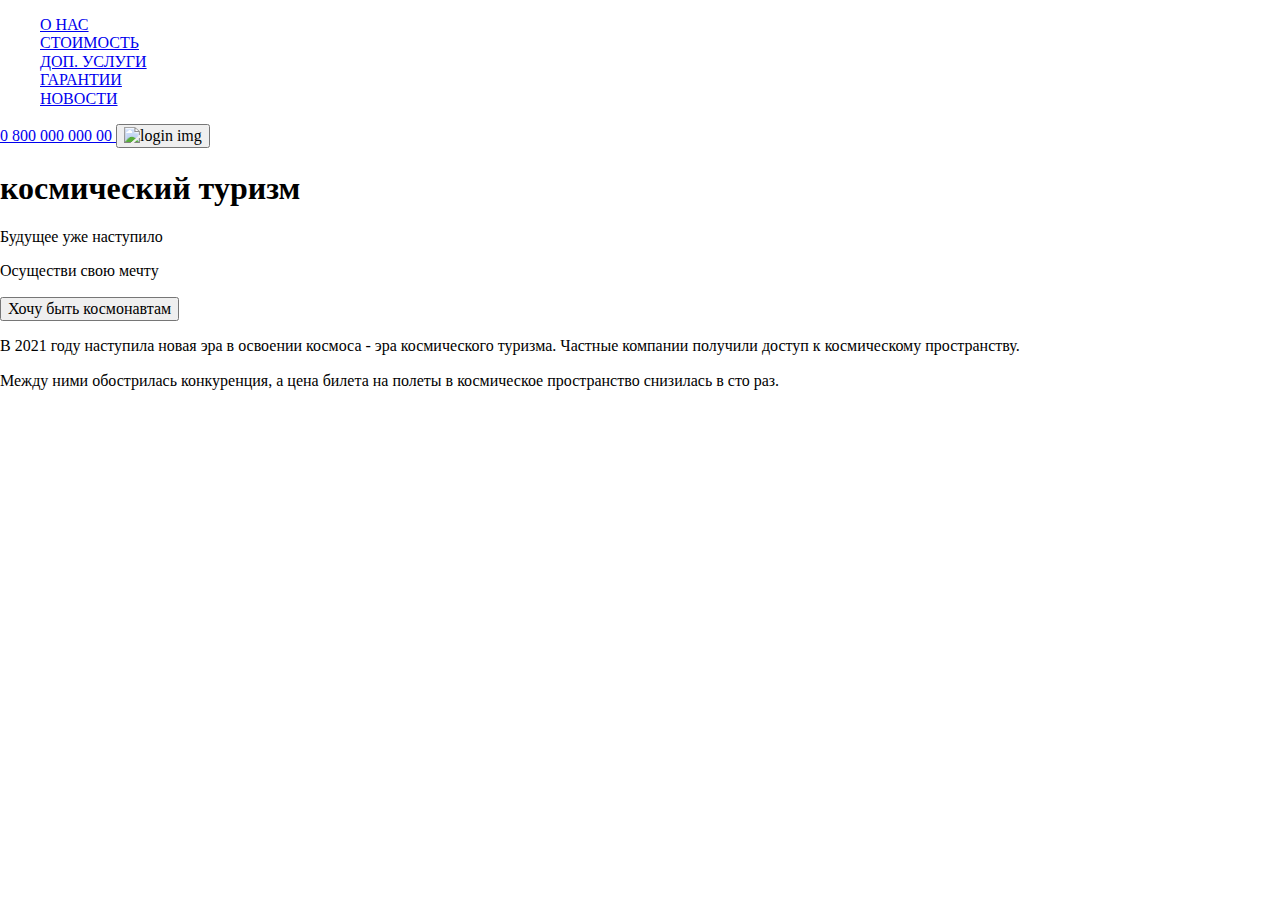
==== index.html @ 0255c72a "first commit" ====
<!DOCTYPE html>
<html lang="en">

<head>
    <meta charset="UTF-8">
    <meta http-equiv="X-UA-Compatible" content="IE=edge">
    <meta name="viewport" content="width=device-width, initial-scale=1.0">
    <title>Document</title>
    <link rel="stylesheet" href="css/reset.css">
    <link rel="stylesheet" href="css/style.css">
</head>

<body>
    <header class="header">
        <div class="container">
            <div class="header__inner">
                <div class="header__top">
                    <nav class="menu">
                        <ul class="menu__list">
                            <li class="menu__item">
                                <a href="#" class="menu__link">О НАС</a>
                            </li>
                            <li class="menu__item">
                                <a href="#" class="menu__link">СТОИМОСТЬ</a>
                            </li>
                            <li class="menu__item">
                                <a href="#" class="menu__link">ДОП. УСЛУГИ</a>
                            </li>
                            <li class="menu__item">
                                <a href="#" class="menu__link">ГАРАНТИИ</a>
                            </li>
                            <li class="menu__item">
                                <a href="#" class="menu__link">НОВОСТИ</a>
                            </li>
                        </ul>
                    </nav>
                    <a href="tel:080000000000" class="phone">
                        0 800 000 000 00
                    </a>
                    <button class="login">
                        <img src="" alt="login img" class="login__img">
                    </button>
                </div>

                <div class="header__content">
                    <h1 class="header__title">
                        космический
                        <span>туризм</span>
                    </h1>
                    <div class="header__text">
                        <p>Будущее уже наступило</p>
                        <p>Осуществи свою мечту</p>
                    </div>
                    <button class="header__btn">
                        Хочу быть космонавтам
                    </button>
                </div>

                <div class="header__description">
                    <p class="header__descrioption-text">
                        В 2021 году наступила новая эра в освоении космоса - эра космического туризма. Частные компании
                        получили доступ к
                        космическому пространству.
                    </p>
                    <p class="header__descrioption-text">
                        Между ними обострилась конкуренция, а цена билета на полеты в космическое пространство снизилась
                        в сто раз.
                    </p>
                </div>
            </div>
        </div>
    </header>
</body>

</html>
---- css/style.css ----
* {
    box-sizing: border-box;
}

.header {
}
.container {
}
.header__inner {
}
.header__top {
}
.menu {
}
.menu__list {
}
.menu__item {
}
.menu__link {
}
.phone {
}
.login {
}
.login__img {
}
.header__content {
}
.header__title {
}
.header__text {
}
.header__btn {
}
.header__description {
}
.header__descrioption-text {
}
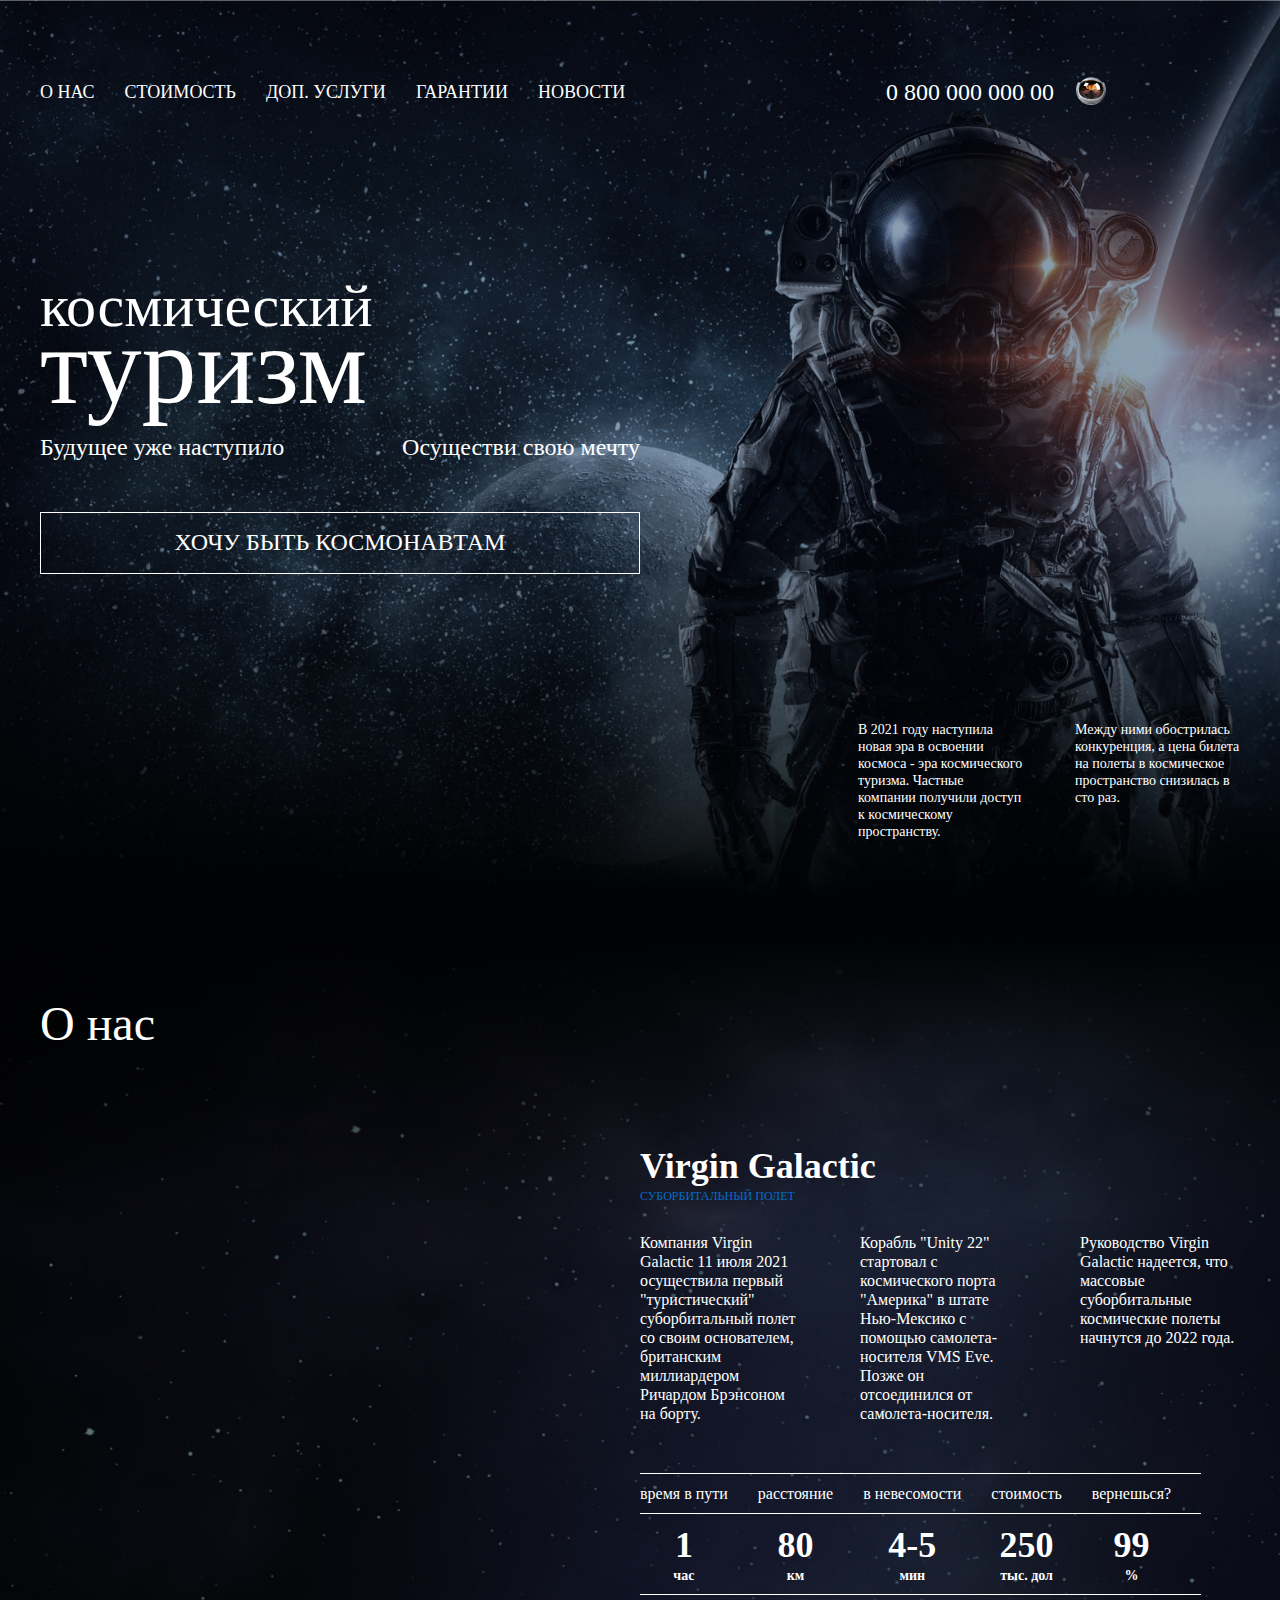
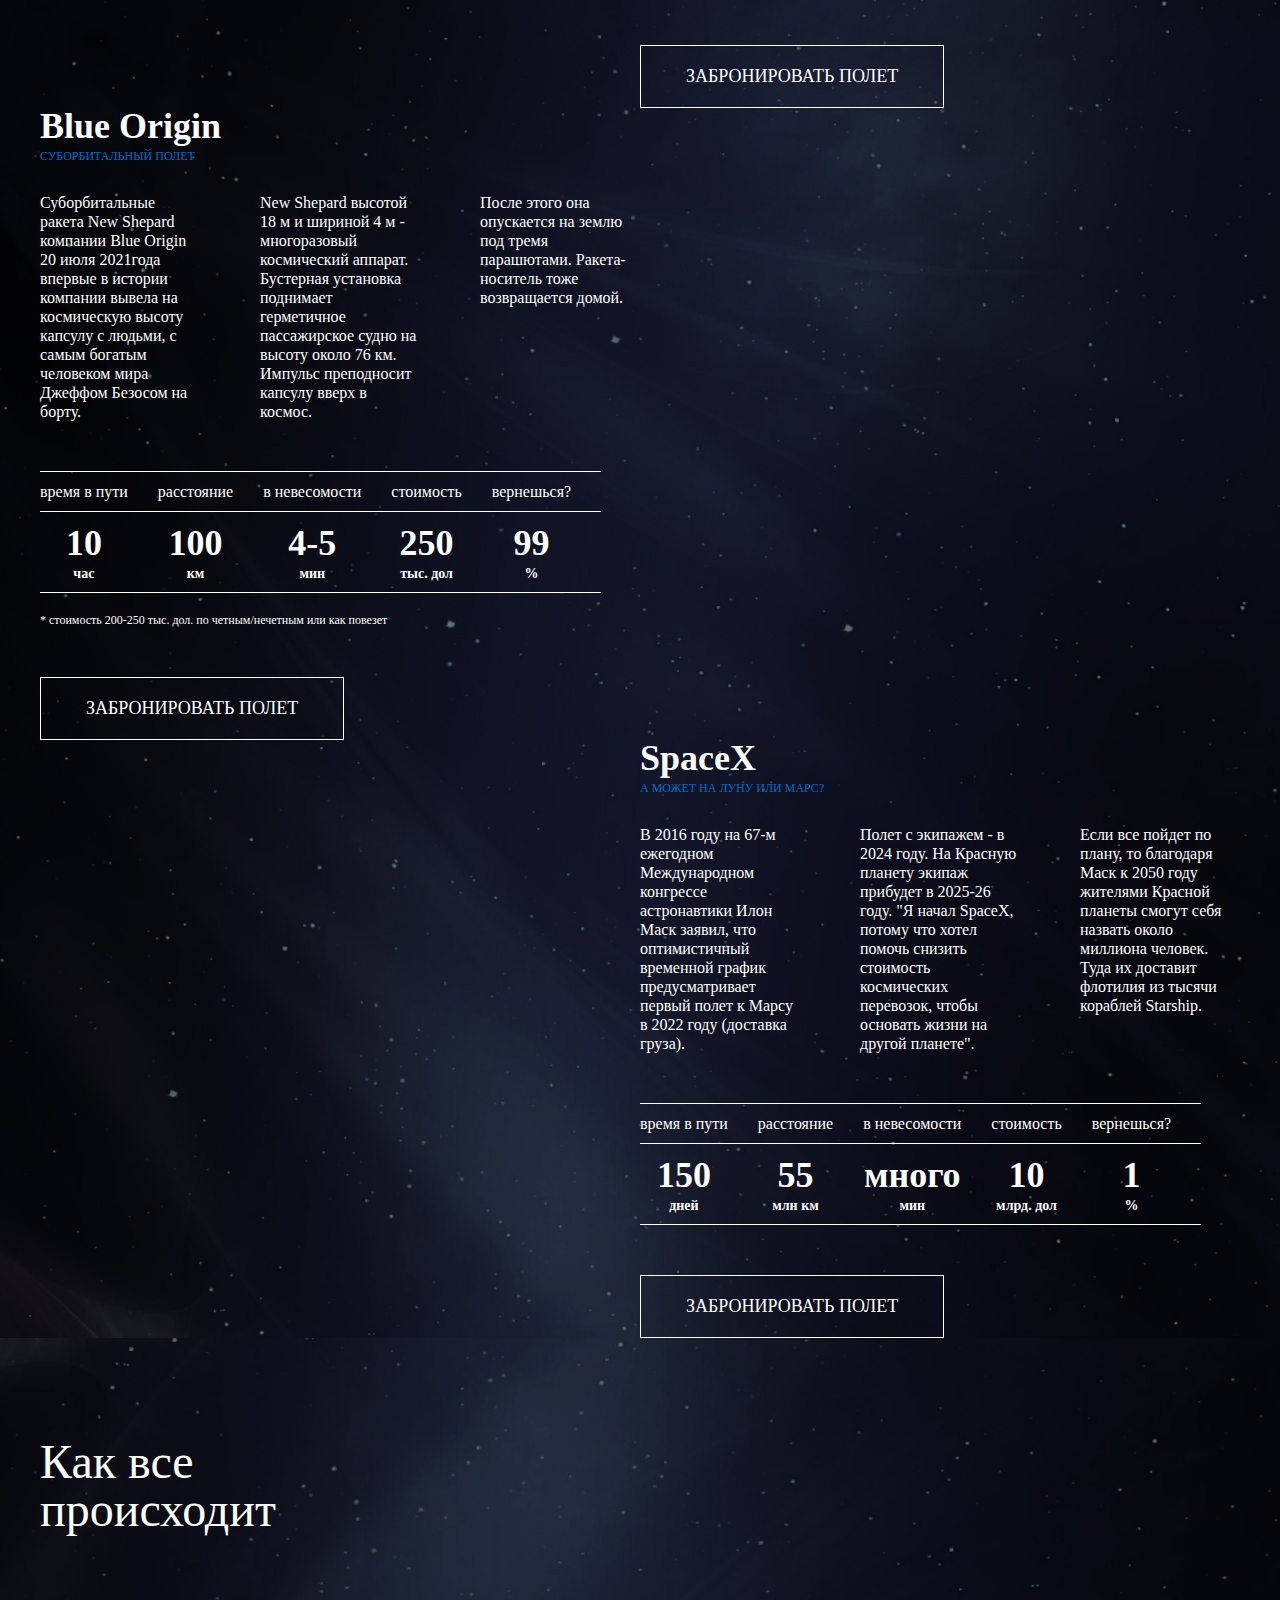
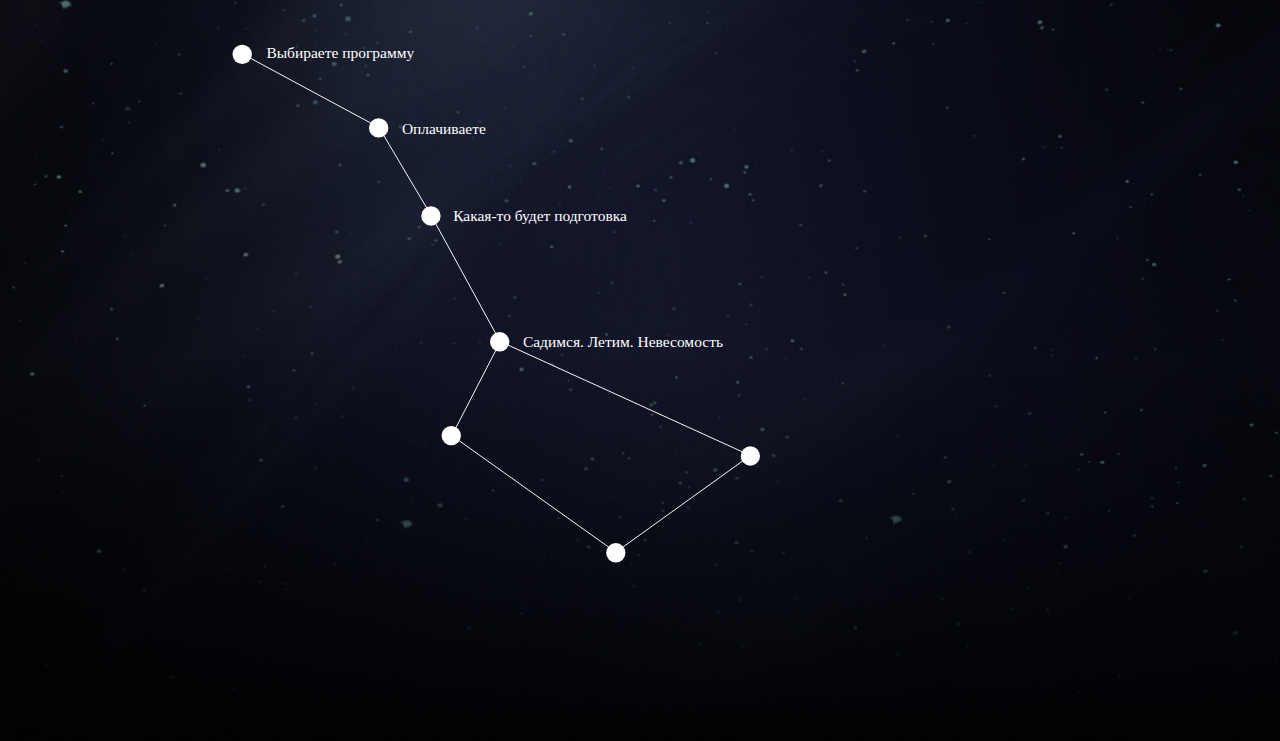
==== commit cf62cef0: "section how to" ====
--- a/index.html
+++ b/index.html
@@ -38,7 +38,7 @@
                         0 800 000 000 00
                     </a>
                     <button class="login">
-                        <img src="" alt="login img" class="login__img">
+                        <img src="img/button.png" alt="login img" class="login__img">
                     </button>
                 </div>
 
@@ -70,6 +70,228 @@
             </div>
         </div>
     </header>
+    <main class="main">
+        <section class="about">
+            <div class="container">
+                <h2 class="title">
+                    О нас
+                </h2>
+                <div class="about__item">
+                    <img src="img/main_richard-branson-men-in-power_posta-magazine.jpg" alt="" class="about__img">
+                    <div class="about__content">
+                        <h3 class="about__content-title">
+                            Virgin Galactic
+                        </h3>
+                        <h5 class="about__content-subtitle">
+                            суборбитальный полет
+                        </h5>
+                        <div class="about__content-text">
+                            <p>
+                                Компания Virgin Galactic 11 июля 2021 осуществила первый "туристический" суборбитальный
+                                полет со своим основателем,
+                                британским миллиардером Ричардом Брэнсоном на борту.
+                            </p>
+                            <p>
+                                Корабль "Unity 22" стартовал с космического порта "Америка" в штате Нью-Мексико с
+                                помощью самолета-носителя VMS Eve.
+                                Позже он отсоединился от самолета-носителя.
+                            </p>
+                            <p>
+                                Руководство Virgin Galactic надеется, что массовые суборбитальные космические полеты
+                                начнутся до 2022 года.
+                            </p>
+                        </div>
+                        <table class="about__table">
+                            <tr class="about__table-tr">
+                                <td class="about__title-td">время в пути</td>
+                                <td class="about__title-td">расстояние</td>
+                                <td class="about__title-td">
+                                    в невесомости
+                                </td>
+                                <td class="about__title-td">
+                                    стоимость
+                                </td>
+                                <td class="about__title-td">
+                                    вернешься?
+                                </td>
+                            </tr>
+                            <tr class="about__table-tr">
+                                <td class="about__title-td">1 <span>час</span></td>
+                                <td class="about__title-td">80 <span>км</span></td>
+                                <td class="about__title-td">
+                                    4-5 <span>мин</span>
+                                </td>
+                                <td class="about__title-td">
+                                    250 <span>тыс. дол</span>
+                                </td>
+                                <td class="about__title-td">
+                                    99 <span>%</span>
+                                </td>
+                            </tr>
+                        </table>
+                        <button class="button">
+                            забронировать полет
+                        </button>
+                    </div>
+                </div>
+                <div class="about__item">
+                    <img src="img/4f05a1c-------555.jpg" alt="" class="about__img">
+                    <div class="about__content">
+                        <h3 class="about__content-title">
+                            Blue Origin
+                        </h3>
+                        <h5 class="about__content-subtitle">
+                            суборбитальный полет
+                        </h5>
+                        <div class="about__content-text">
+                            <p>
+                                Суборбитальные ракета New Shepard компании Blue Origin 20 июля 2021года впервые в
+                                истории компании вывела на космическую
+                                высоту капсулу с людьми, с самым богатым человеком мира Джеффом Безосом на борту.
+                            </p>
+                            <p>
+                                New Shepard высотой 18 м и шириной 4 м - многоразовый космический аппарат. Бустерная
+                                установка поднимает герметичное
+                                пассажирское судно на высоту около 76 км. Импульс преподносит капсулу вверх в космос.
+                            </p>
+                            <p>
+                                После этого она опускается на землю под тремя парашютами. Ракета-носитель тоже
+                                возвращается домой.
+                            </p>
+                        </div>
+                        <table class="about__table">
+                            <caption class="table__caption">
+                                * стоимость 200-250 тыс. дол. по четным/нечетным или как повезет
+                            </caption>
+                            <tr class="about__table-tr">
+                                <td class="about__title-td">время в пути</td>
+                                <td class="about__title-td">расстояние</td>
+                                <td class="about__title-td">
+                                    в невесомости
+                                </td>
+                                <td class="about__title-td">
+                                    стоимость
+                                </td>
+                                <td class="about__title-td">
+                                    вернешься?
+                                </td>
+                            </tr>
+                            <tr class="about__table-tr">
+                                <td class="about__title-td">10 <span>час</span></td>
+                                <td class="about__title-td">100<span>км</span></td>
+                                <td class="about__title-td">
+                                    4-5 <span>мин</span>
+                                </td>
+                                <td class="about__title-td">
+                                    250 <span>тыс. дол</span>
+                                </td>
+                                <td class="about__title-td">
+                                    99 <span>%</span>
+                                </td>
+                            </tr>
+
+                        </table>
+                        <button class="button">
+                            забронировать полет
+                        </button>
+                    </div>
+
+                </div>
+                <div class="about__item">
+                    <img src="img/41-e1592839258323.jpg" alt="" class="about__img">
+                    <div class="about__content">
+                        <h3 class="about__content-title">
+                            SpaceX
+                        </h3>
+                        <h5 class="about__content-subtitle">
+                            А может на Луну или Марс?
+                        </h5>
+                        <div class="about__content-text">
+                            <p>
+                                В 2016 году на 67-м ежегодном Международном конгрессе астронавтики Илон Маск заявил, что
+                                оптимистичный временной график
+                                предусматривает первый полет к Марсу в 2022 году (доставка груза).
+                            </p>
+                            <p>
+                                Полет с экипажем - в 2024 году.
+                                На Красную планету экипаж прибудет в 2025-26 году.
+                                "Я начал SpaceX, потому что хотел помочь снизить стоимость космических перевозок, чтобы
+                                основать жизни на другой
+                                планете".
+                            </p>
+                            <p>
+                                Если все пойдет по плану, то благодаря Маск к 2050 году жителями Красной планеты смогут
+                                себя назвать около миллиона
+                                человек. Туда их доставит флотилия из тысячи кораблей Starship.
+                            </p>
+                        </div>
+                        <table class="about__table">
+                            <tr class="about__table-tr">
+                                <td class="about__title-td">время в пути</td>
+                                <td class="about__title-td">расстояние</td>
+                                <td class="about__title-td">
+                                    в невесомости
+                                </td>
+                                <td class="about__title-td">
+                                    стоимость
+                                </td>
+                                <td class="about__title-td">
+                                    вернешься?
+                                </td>
+                            </tr>
+                            <tr class="about__table-tr">
+                                <td class="about__title-td">150<span>дней</span></td>
+                                <td class="about__title-td">55<span>млн км</span></td>
+                                <td class="about__title-td">
+                                    много <span>мин</span>
+                                </td>
+                                <td class="about__title-td">
+                                    10 <span>млрд. дол</span>
+                                </td>
+                                <td class="about__title-td">
+                                    1 <span>%</span>
+                                </td>
+                            </tr>
+                        </table>
+                        <button class="button">
+                            забронировать полет
+                        </button>
+                    </div>
+                </div>
+            </div>
+        </section>
+        <section class="how-to">
+            <div class="container">
+                <h2 class="title">
+                    Как все <br> происходит
+                </h2>
+                <div class="how-to__box">
+                    <svg width="843" height="603" viewBox="0 0 863 623" fill="none" xmlns="http://www.w3.org/2000/svg">
+                        <line x1="20.2474" y1="20.5655" x2="161.247" y2="96.5655" stroke="white" />
+                        <line x1="161.43" y1="96.7448" x2="215.43" y2="187.745" stroke="white" />
+                        <line x1="215.439" y1="187.76" x2="286.439" y2="317.76" stroke="white" />
+                        <line x1="286.444" y1="318.229" x2="236.444" y2="415.229" stroke="white" />
+                        <line x1="286.207" y1="317.545" x2="545.207" y2="435.545" stroke="white" />
+                        <line x1="236.29" y1="414.593" x2="406.29" y2="535.593" stroke="white" />
+                        <line x1="405.708" y1="535.594" x2="544.708" y2="435.594" stroke="white" />
+                        <circle cx="20" cy="21" r="10" fill="white" />
+                        <text x="45" y="25" fill="white">Выбираете программу</text>
+                        <circle cx="161" cy="97" r="10" fill="white" />
+                        <text x="185" y="103" fill="white">Оплачиваете</text>
+                        <circle cx="215" cy="188" r="10" fill="white" />
+                        <text x="238" y="193" fill="white">Какая-то будет подготовка</text>
+                        <circle cx="286" cy="318" r="10" fill="white" />
+                        <text x="310" y="323" fill="white">Садимся. Летим. Невесомость</text>
+                        <circle cx="236" cy="415" r="10" fill="white" />
+                        <circle cx="406" cy="536" r="10" fill="white" />
+                        <circle cx="545" cy="436" r="10" fill="white" />
+                    </svg>
+
+                </div>
+
+            </div>
+        </section>
+    </main>
 </body>
 
 </html>--- a/css/style.css
+++ b/css/style.css
@@ -1,38 +1,265 @@
 * {
+    margin: 0;
     box-sizing: border-box;
-}
-
+    color: white;
+    padding: 0;
+}
+
+@font-face {
+    font-family: "sf-pro-display";
+    src: url("../fonts/SF-Pro-Display-Regular.woff2") format("woff2"),
+        url("../fonts/SF-Pro-Display-Regular.woff") format("woff");
+    font-style: normal;
+    font-weight: normal;
+    font-display: swap;
+}
+
+@font-face {
+    font-family: "sf-pro-display";
+    src: url("../fonts/SF-Pro-Display-Regular.woff2") format("woff2"),
+        url("../fonts/SF-Pro-Display-Regular.woff") format("woff");
+    font-style: normal;
+    font-weight: bold;
+    font-display: swap;
+}
+
+@font-face {
+    font-family: "spaceagecyrillic";
+    src: url("../fonts/spaceagecyrillic-regular.ttf") format("woff2"),
+        url("../fonts/spaceagecyrillic-regular.ttf") format("woff");
+    font-style: normal;
+    font-weight: normal;
+    font-display: swap;
+}
+a {
+    color: inherit;
+    text-decoration: none;
+}
+button {
+    border: none;
+    background-color: transparent;
+    cursor: pointer;
+    color: inherit;
+}
+body {
+    font-family: "sf-pro-display";
+    font-size: 16px;
+    line-height: 19px;
+    font-weight: 400;
+    color: #fff;
+}
+.container {
+    max-width: 1220px;
+    margin: 0 auto;
+    padding: 0 10px;
+}
+.button {
+    text-transform: uppercase;
+    border: 1px solid #fff;
+    font-size: 18px;
+    line-height: 21px;
+    padding: 20px 45px;
+}
+.title {
+    font-family: "spaceagecyrillic";
+    padding: 100px 0;
+    font-size: 48px;
+    line-height: 48px;
+    font-weight: 400;
+}
 .header {
-}
-.container {
-}
+    background-image: url(../img/mainfone.jpg);
+    background-position: center;
+    background-repeat: no-repeat;
+    background-size: cover;
+}
+
 .header__inner {
+    display: flex;
+    flex-direction: column;
+    justify-content: space-between;
+    min-height: 100vh;
 }
 .header__top {
+    display: flex;
+    justify-content: space-between;
+    align-items: center;
+    padding: 75px 0 30px;
 }
 .menu {
 }
 .menu__list {
+    display: flex;
 }
 .menu__item {
+    margin-right: 30px;
 }
 .menu__link {
+    text-transform: uppercase;
+    font-size: 18px;
+    line-height: 21px;
+    transition: color 300ms ease 0s;
+}
+.menu__link:hover {
+    color: red;
 }
 .phone {
+    font-size: 24px;
+    line-height: 29px;
+    margin-left: auto;
 }
 .login {
+    margin-right: 134px;
+    margin-left: 22px;
 }
 .login__img {
 }
 .header__content {
+    max-width: 600px;
 }
 .header__title {
+    font-family: "spaceagecyrillic";
+    font-size: 60px;
+    line-height: 60px;
+    font-weight: 400;
+    margin-bottom: 20px;
+}
+.header__title span {
+    font-size: 110px;
 }
 .header__text {
+    font-size: 24px;
+    line-height: 29px;
+    display: flex;
+    justify-content: space-between;
+    flex-wrap: wrap;
+    margin-bottom: 50px;
 }
 .header__btn {
+    font-size: 24px;
+    line-height: 29px;
+    text-transform: uppercase;
+    text-align: center;
+    width: 100%;
+    border: 1px solid #fff;
+    padding: 15px 10px 16px;
 }
 .header__description {
+    display: flex;
+    justify-content: flex-end;
+    margin-top: 50px;
+    margin-bottom: 5%;
 }
 .header__descrioption-text {
-}
+    width: 165px;
+    font-size: 14px;
+    line-height: 17px;
+}
+.header__descrioption-text + .header__descrioption-text {
+    margin-left: 52px;
+}
+/* ////////main ////// */
+
+.main {
+}
+.about {
+    background-image: url(../img/Group\ 13.jpg);
+    background-size: cover;
+    background-position: center;
+    background-repeat: no-repeat;
+}
+
+.about__item {
+    display: flex;
+    justify-content: space-between;
+    flex-wrap: wrap;
+}
+.about__item:nth-child(odd) {
+    flex-direction: row-reverse;
+}
+.about__img {
+    max-width: 100%;
+    padding-bottom: 150px;
+}
+.about__content {
+    width: 600px;
+}
+.about__content-title {
+    font-family: "sf-pro-display";
+    font-size: 36px;
+    line-height: 36px;
+    font-weight: 700;
+    margin-bottom: 5px;
+}
+.about__content-subtitle {
+    font-size: 12px;
+    line-height: 14px;
+    color: rgba(3, 108, 202, 1);
+    font-weight: 400;
+    margin-bottom: 30px;
+    text-transform: uppercase;
+}
+.about__content-text {
+    display: flex;
+    justify-content: space-between;
+    margin-bottom: 50px;
+}
+.about__content-text p {
+    width: 160px;
+}
+.about__table {
+    margin-bottom: 50px;
+}
+table {
+    border-collapse: collapse;
+}
+table,
+th,
+td {
+    border: 1px solid #fff;
+    border-left: none;
+    border-right: none;
+}
+.about__table-tr {
+}
+.about__table-tr + .about__table-tr {
+    font-size: 36px;
+    line-height: 43px;
+    font-weight: bold;
+    text-align: center;
+}
+.about__title-td {
+    padding: 10px 30px 10px 0;
+}
+.about__title-td span {
+    font-size: 14px;
+    line-height: 17px;
+    display: block;
+}
+
+.table__caption {
+    caption-side: bottom;
+    text-align-last: left;
+    margin-top: 20px;
+    font-size: 12px;
+    line-height: 14px;
+}
+
+.how-to {
+    background-image: url(../img/starfon.jpg);
+    background-position: top center;
+    background-size: cover;
+    background-repeat: no-repeat;
+    padding-bottom: 100px;
+}
+.how-to__box {
+    text-align: center;
+}
+.how-to__box circle {
+    transition: all 300ms ease 0s;
+    cursor: pointer;
+}
+.how-to__box circle:hover {
+    r: 20px;
+    fill: #036cca;
+}
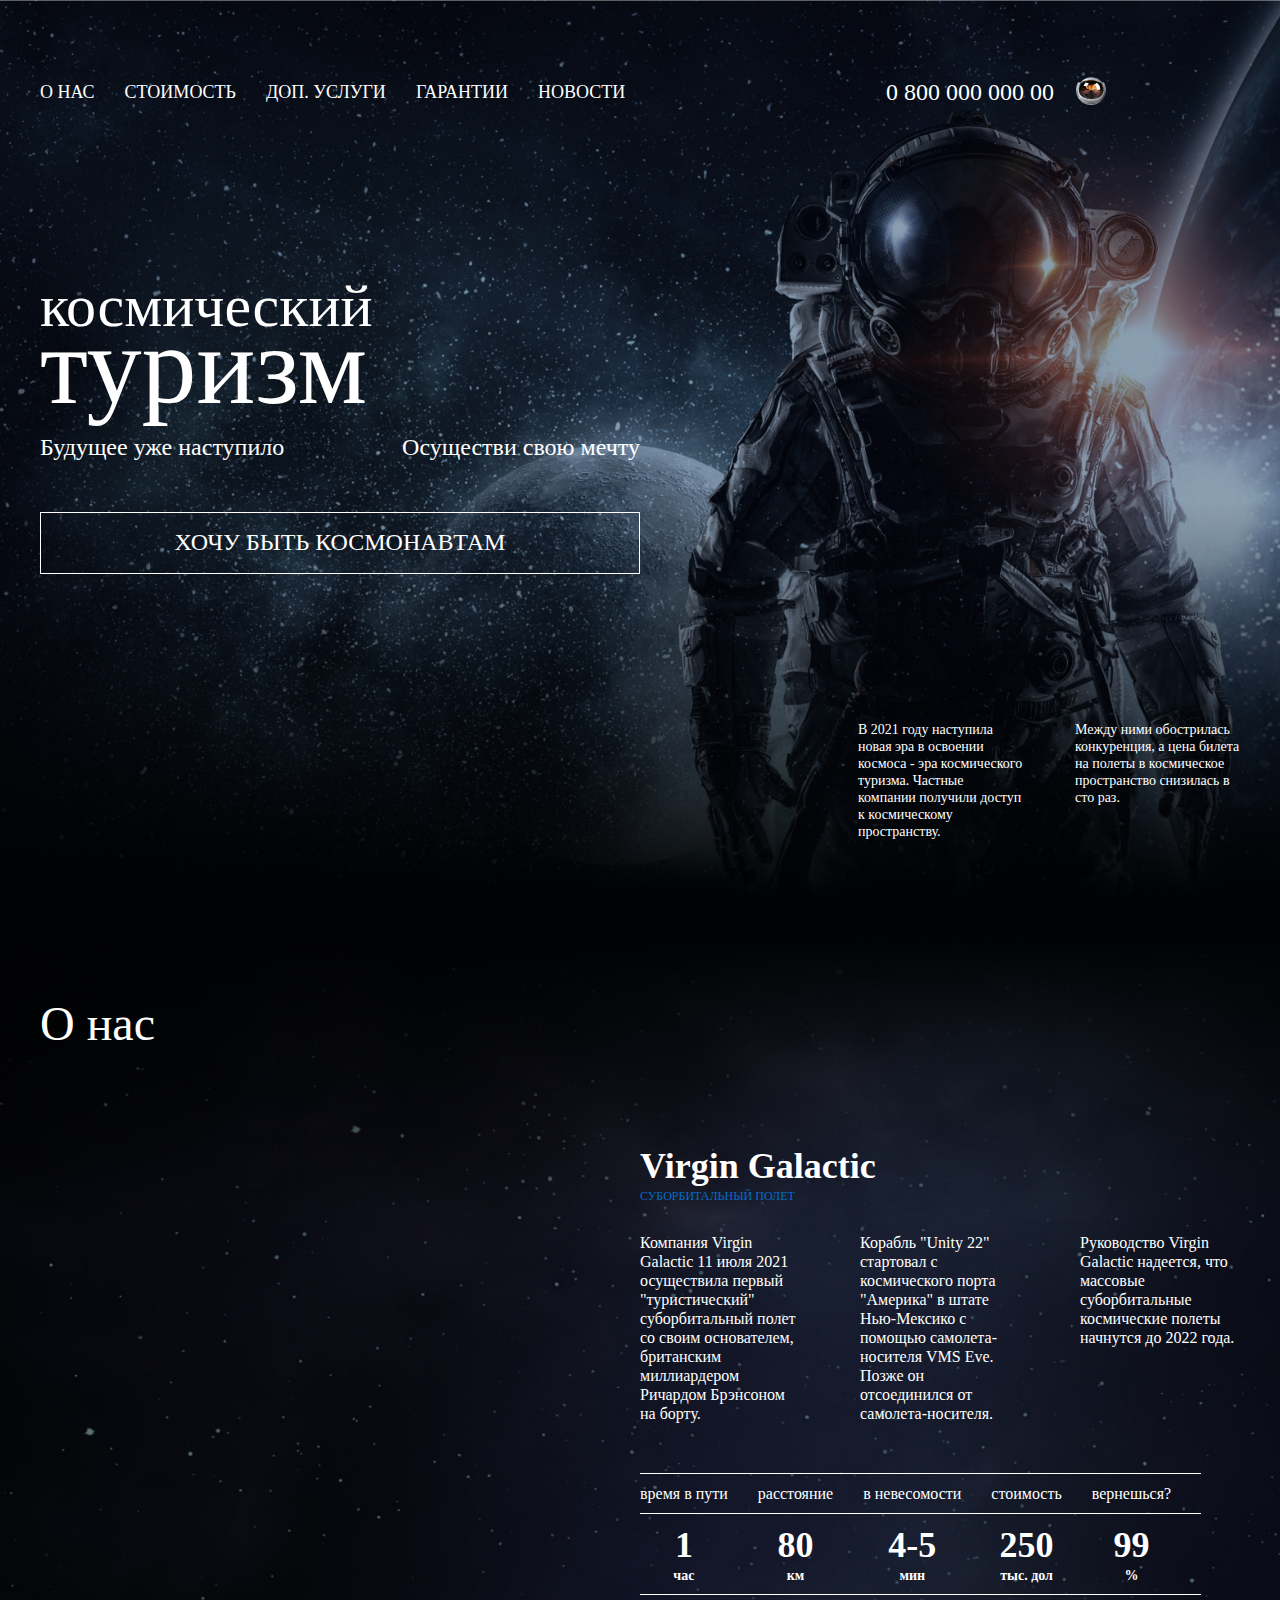
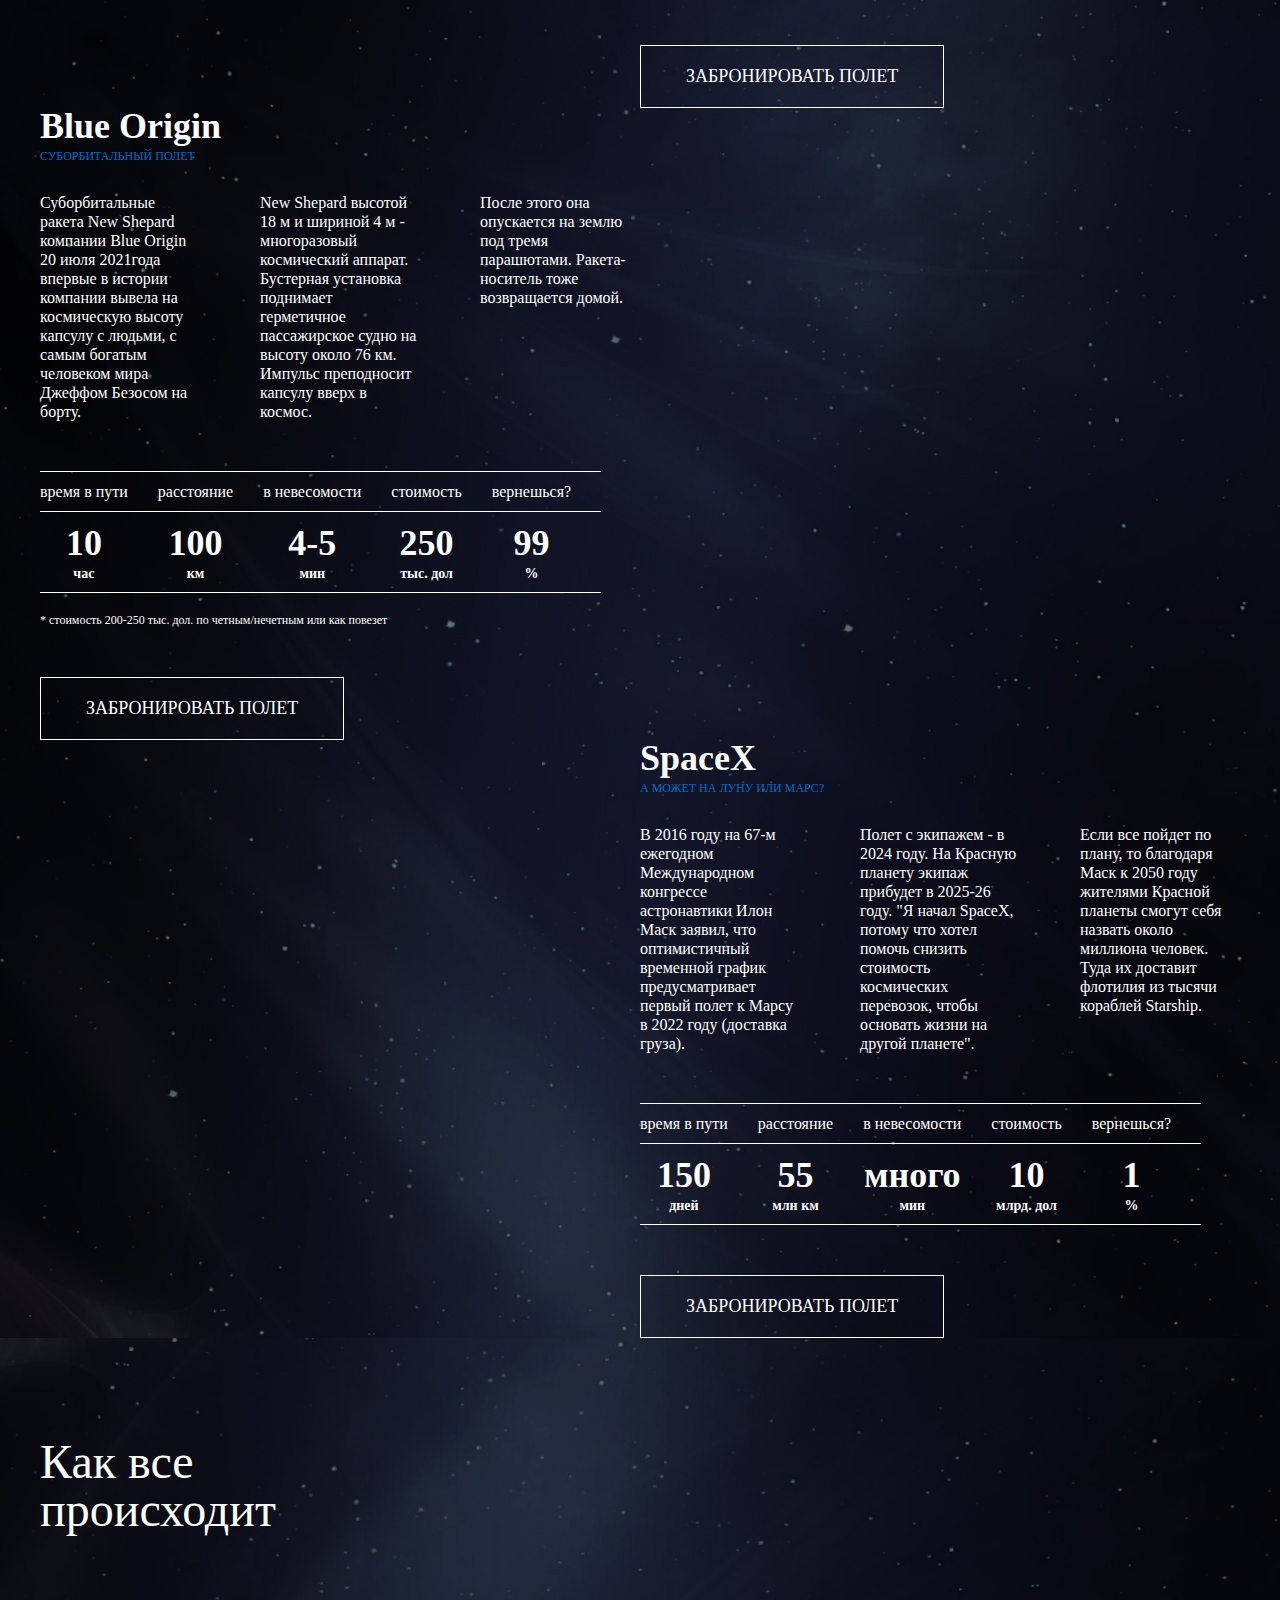
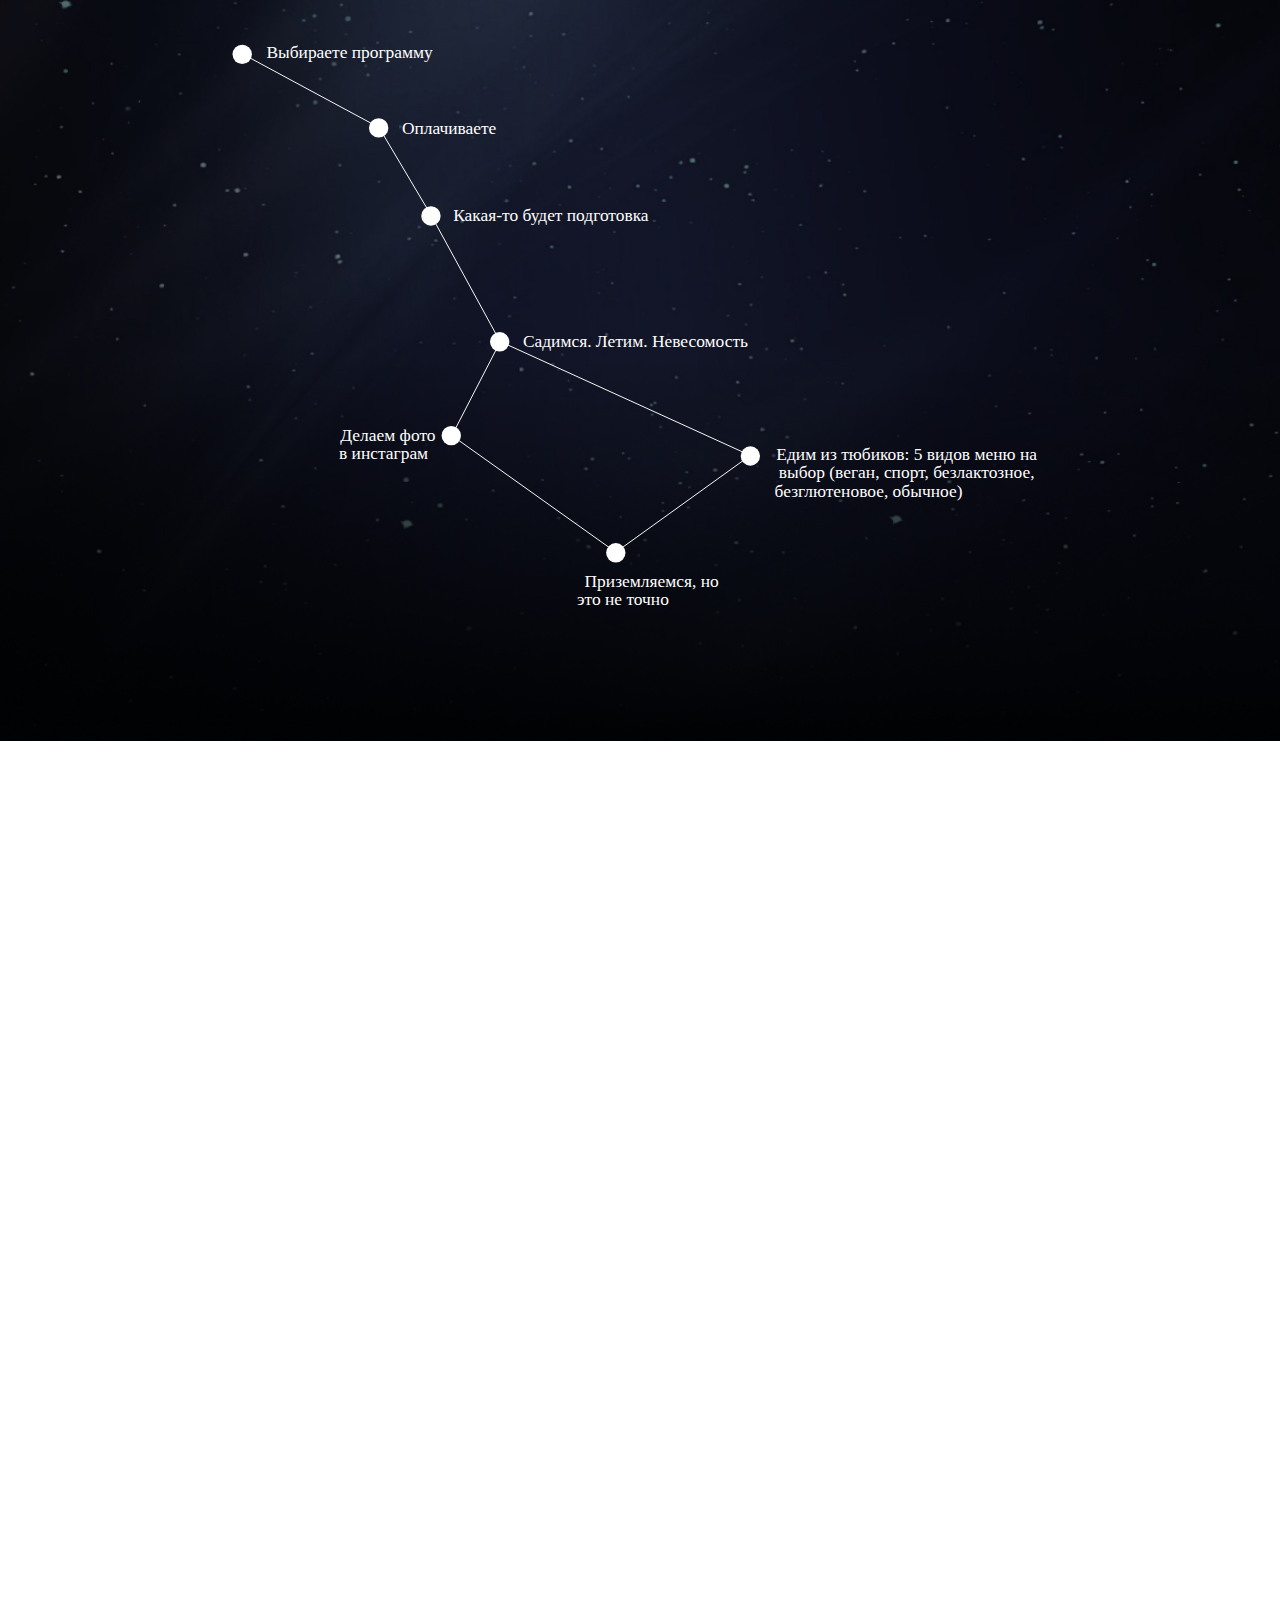
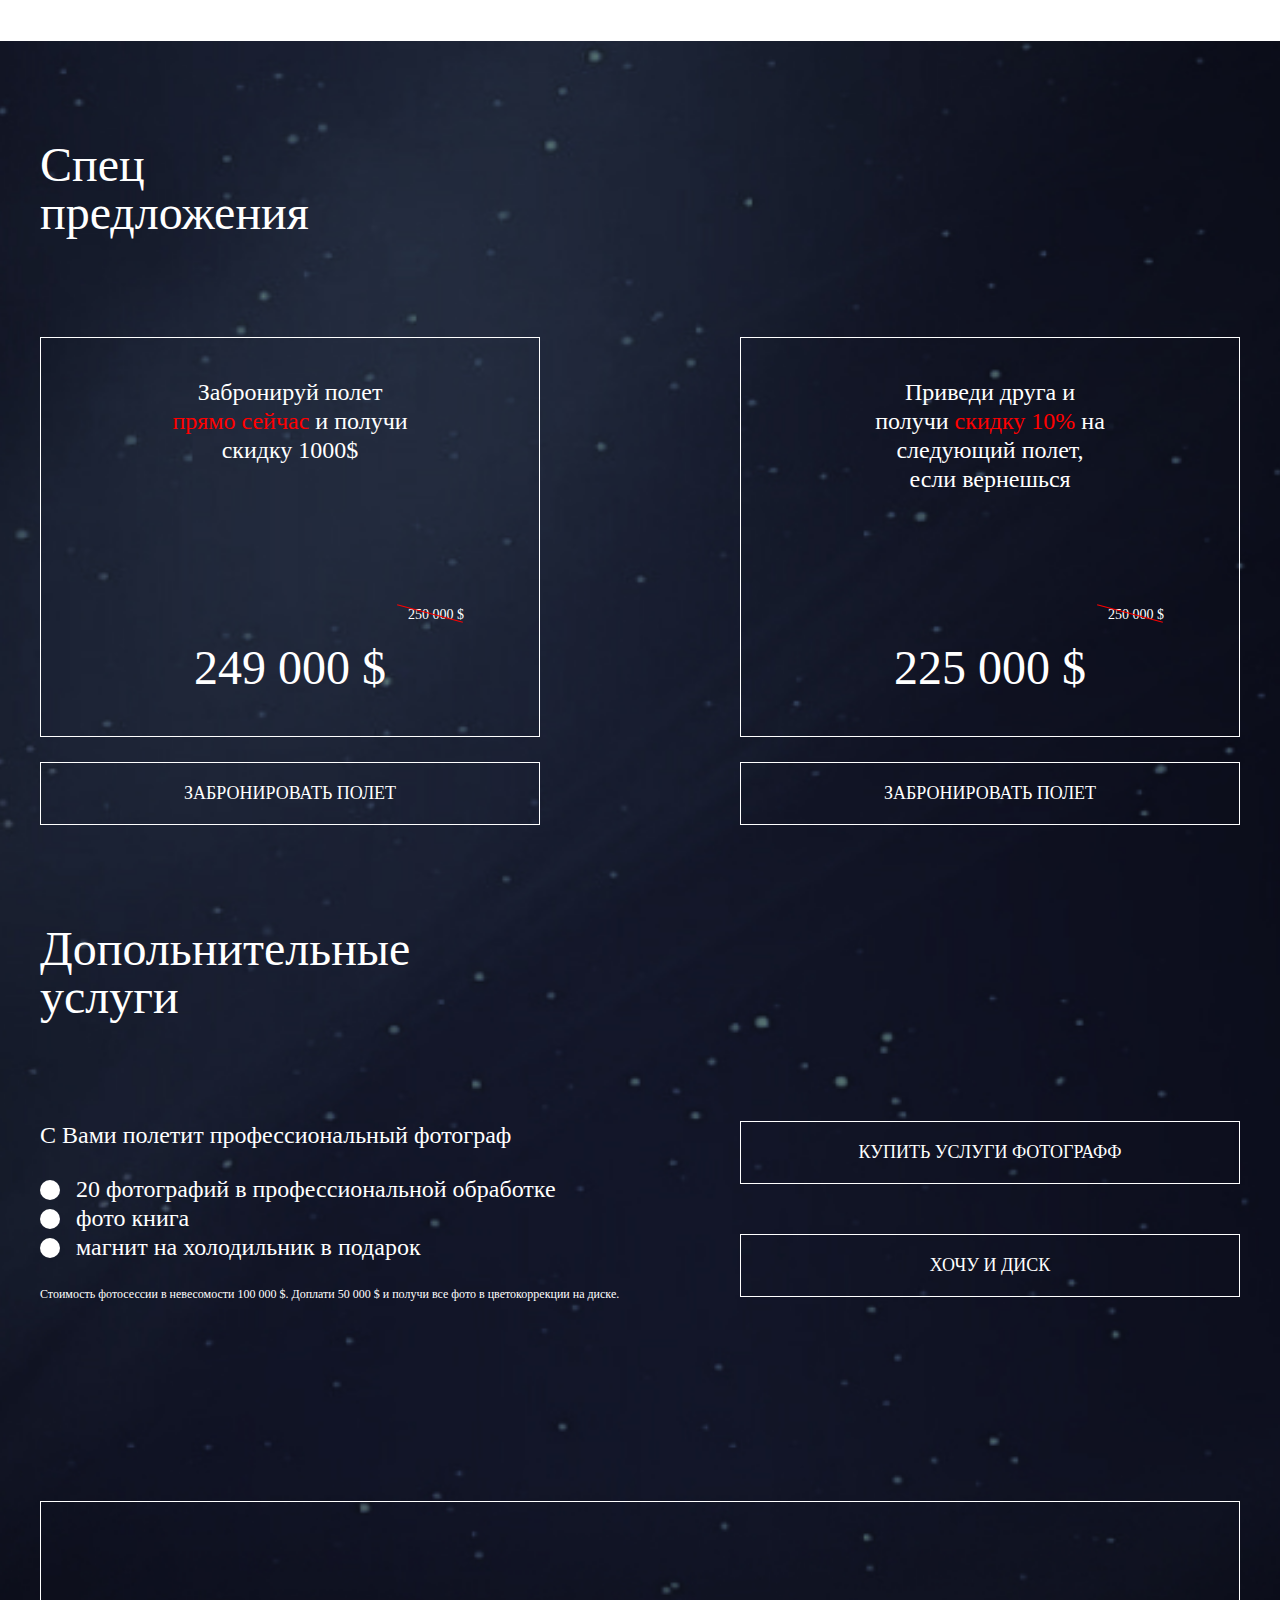
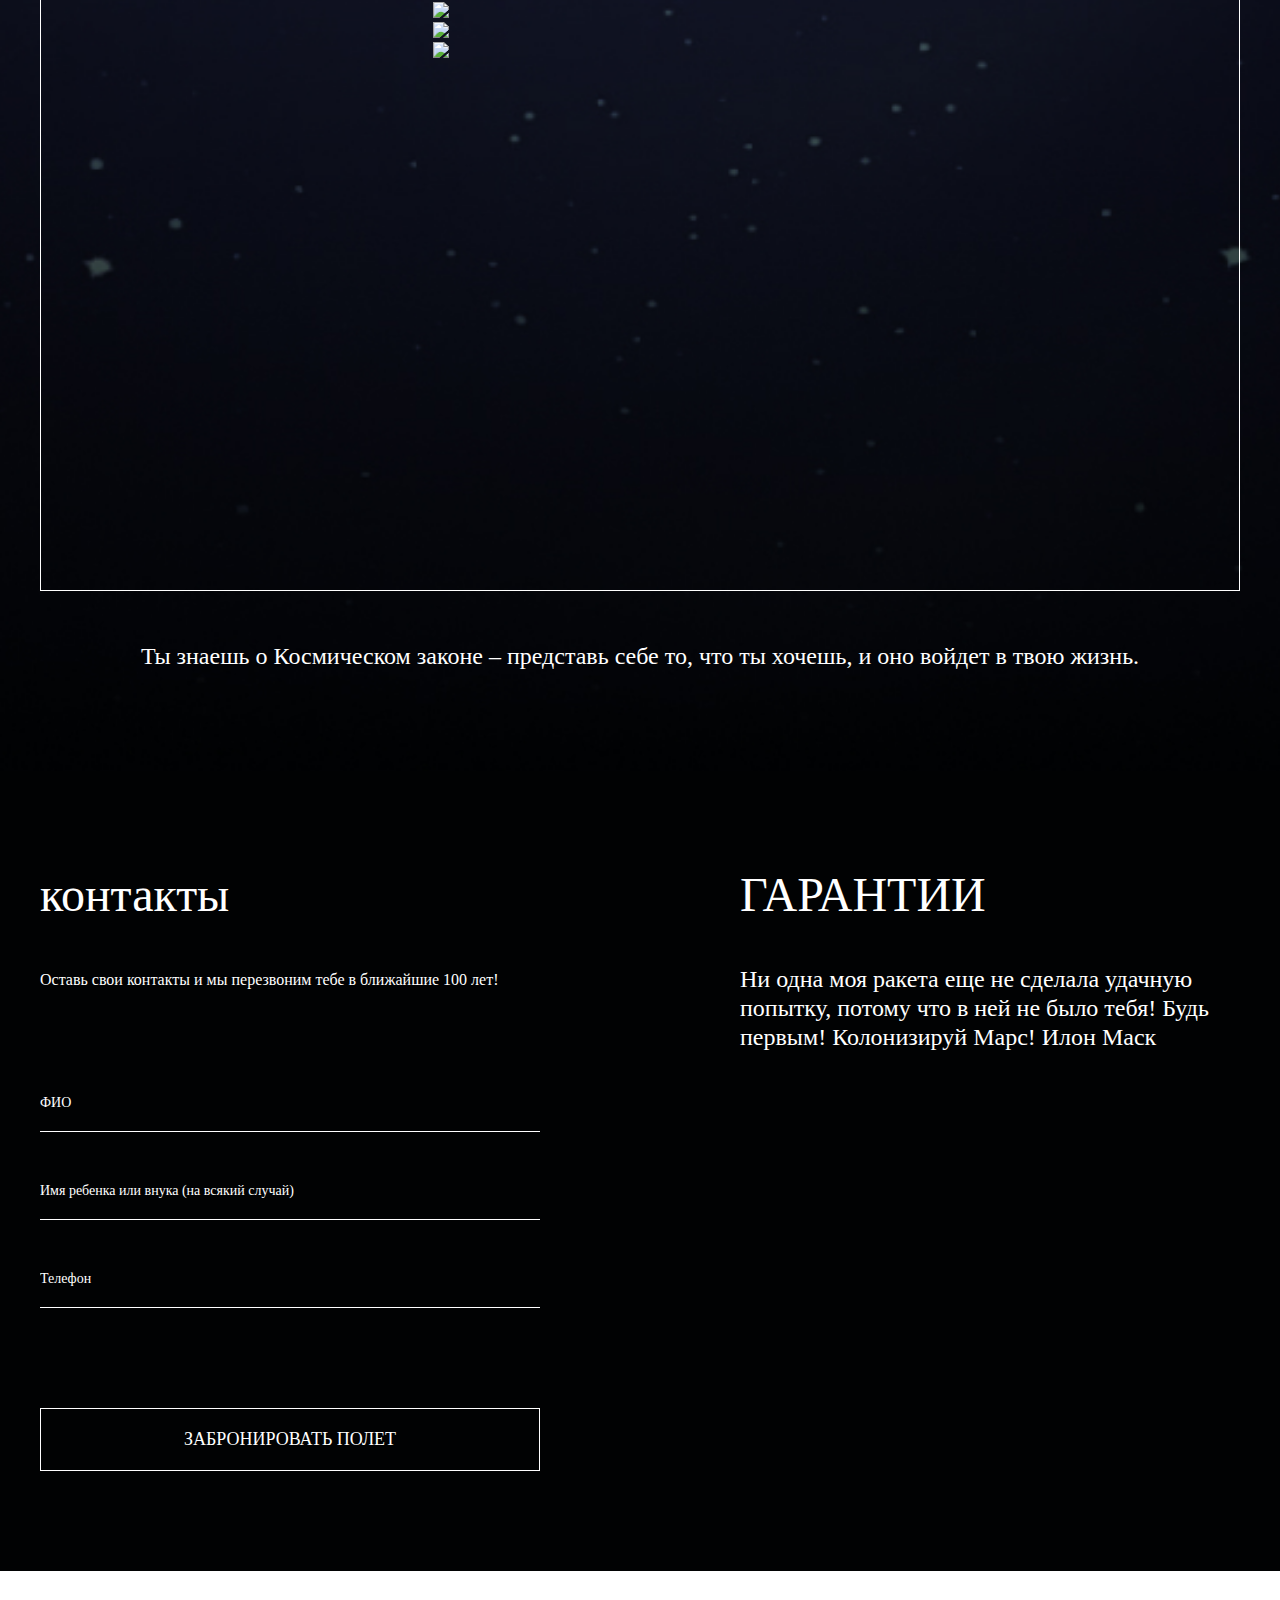
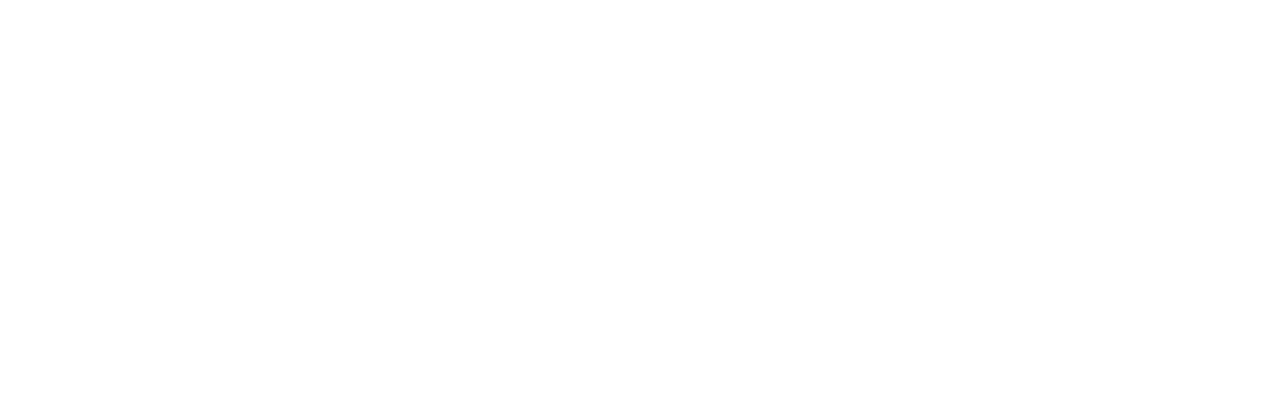
==== commit b39cc46a: "adaptive version" ====
--- a/index.html
+++ b/index.html
@@ -7,6 +7,7 @@
     <meta name="viewport" content="width=device-width, initial-scale=1.0">
     <title>Document</title>
     <link rel="stylesheet" href="css/reset.css">
+    <link rel="stylesheet" href="https://unpkg.com/swiper@7/swiper-bundle.min.css" />
     <link rel="stylesheet" href="css/style.css">
 </head>
 
@@ -16,6 +17,11 @@
             <div class="header__inner">
                 <div class="header__top">
                     <nav class="menu">
+                        <button class="menu__btn">
+                            <span></span>
+                            <span></span>
+                            <span></span>
+                        </button>
                         <ul class="menu__list">
                             <li class="menu__item">
                                 <a href="#" class="menu__link">О НАС</a>
@@ -70,6 +76,8 @@
             </div>
         </div>
     </header>
+
+
     <main class="main">
         <section class="about">
             <div class="container">
@@ -116,15 +124,15 @@
                                 </td>
                             </tr>
                             <tr class="about__table-tr">
-                                <td class="about__title-td">1 <span>час</span></td>
-                                <td class="about__title-td">80 <span>км</span></td>
-                                <td class="about__title-td">
+                                <td aria-label="время в пути" class="about__title-td">1 <span>час</span></td>
+                                <td aria-label="расстояние" class="about__title-td">80 <span>км</span></td>
+                                <td aria-label="в невесомости" class="about__title-td">
                                     4-5 <span>мин</span>
                                 </td>
-                                <td class="about__title-td">
+                                <td aria-label=" стоимость" class="about__title-td">
                                     250 <span>тыс. дол</span>
                                 </td>
-                                <td class="about__title-td">
+                                <td aria-label="вернешься?" class="about__title-td">
                                     99 <span>%</span>
                                 </td>
                             </tr>
@@ -177,15 +185,15 @@
                                 </td>
                             </tr>
                             <tr class="about__table-tr">
-                                <td class="about__title-td">10 <span>час</span></td>
-                                <td class="about__title-td">100<span>км</span></td>
-                                <td class="about__title-td">
+                                <td aria-label="время в пути" class="about__title-td">10 <span>час</span></td>
+                                <td aria-label="расстояние" class="about__title-td">100<span>км</span></td>
+                                <td aria-label="в невесомости" class="about__title-td">
                                     4-5 <span>мин</span>
                                 </td>
-                                <td class="about__title-td">
+                                <td aria-label="расстояние" class="about__title-td">
                                     250 <span>тыс. дол</span>
                                 </td>
-                                <td class="about__title-td">
+                                <td aria-label="расстояние" class="about__title-td">
                                     99 <span>%</span>
                                 </td>
                             </tr>
@@ -240,15 +248,15 @@
                                 </td>
                             </tr>
                             <tr class="about__table-tr">
-                                <td class="about__title-td">150<span>дней</span></td>
-                                <td class="about__title-td">55<span>млн км</span></td>
-                                <td class="about__title-td">
+                                <td aria-label="время в пути" class="about__title-td">150<span>дней</span></td>
+                                <td aria-label="расстояние" class="about__title-td">55<span>млн км</span></td>
+                                <td aria-label="в невесомости" class="about__title-td">
                                     много <span>мин</span>
                                 </td>
-                                <td class="about__title-td">
+                                <td aria-label=" стоимость" class="about__title-td">
                                     10 <span>млрд. дол</span>
                                 </td>
-                                <td class="about__title-td">
+                                <td aria-label="время в пути" class="about__title-td">
                                     1 <span>%</span>
                                 </td>
                             </tr>
@@ -274,24 +282,285 @@
                         <line x1="286.207" y1="317.545" x2="545.207" y2="435.545" stroke="white" />
                         <line x1="236.29" y1="414.593" x2="406.29" y2="535.593" stroke="white" />
                         <line x1="405.708" y1="535.594" x2="544.708" y2="435.594" stroke="white" />
-                        <circle cx="20" cy="21" r="10" fill="white" />
-                        <text x="45" y="25" fill="white">Выбираете программу</text>
-                        <circle cx="161" cy="97" r="10" fill="white" />
-                        <text x="185" y="103" fill="white">Оплачиваете</text>
-                        <circle cx="215" cy="188" r="10" fill="white" />
-                        <text x="238" y="193" fill="white">Какая-то будет подготовка</text>
-                        <circle cx="286" cy="318" r="10" fill="white" />
-                        <text x="310" y="323" fill="white">Садимся. Летим. Невесомость</text>
-                        <circle cx="236" cy="415" r="10" fill="white" />
-                        <circle cx="406" cy="536" r="10" fill="white" />
-                        <circle cx="545" cy="436" r="10" fill="white" />
+                        <g>
+                            <circle cx="20" cy="21" r="10" fill="white" />
+                            <text x="45" y="25" fill="white">Выбираете программу</text>
+                        </g>
+                        <g>
+                            <circle cx="161" cy="97" r="10" fill="white" />
+                            <text x="185" y="103" fill="white">Оплачиваете</text>
+                        </g>
+                        <g>
+                            <circle cx="215" cy="188" r="10" fill="white" />
+                            <text x="238" y="193" fill="white">Какая-то будет подготовка</text>
+                        </g>
+                        <g>
+                            <circle cx="286" cy="318" r="10" fill="white" />
+                            <text x="310" y="323" fill="white">Садимся. Летим. Невесомость</text>
+                        </g>
+                        <g>
+                            <circle cx="236" cy="415" r="10" fill="white" />
+                            <foreignObject x="120" y="405" width="101" height="63">
+                                <p>
+                                    Делаем фото в инстаграм
+                                </p>
+                            </foreignObject>
+                        </g>
+
+                        <g>
+                            <circle cx="406" cy="536" r="10" fill="white" />
+                            <foreignObject x="366" y="556" width="154" height="42">
+                                <p>
+                                    Приземляемся, но это не точно
+
+                                </p>
+                            </foreignObject>
+                        </g>
+                        <g>
+                            <circle cx="545" cy="436" r="10" fill="white" />
+                            <foreignObject x="570" y="425" width="273" height="84">
+                                <p>
+                                    Едим из тюбиков: 5 видов меню на выбор (веган, спорт, безлактозное, безглютеновое,
+                                    обычное)
+                                </p>
+                            </foreignObject>
+                        </g>
                     </svg>
 
+
+                </div>
+                <ul class="how-to__box-list">
+                    <li class="how-to__box-item">
+                        Выбираете программу
+                    </li>
+                    <li class="how-to__box-item">
+                        Оплачиваете
+                    </li>
+                    <li class="how-to__box-item">
+                        Какая-то будет подготовка
+                    </li>
+                    <li class="how-to__box-item">
+                        Садимся. Летим. Невесомость
+                    </li>
+                    <li class="how-to__box-item">
+                        Делаем фото в инстаграм
+                    </li>
+                    <li class="how-to__box-item">
+                        Приземляемся, но это не точно
+                    </li>
+                    <li class="how-to__box-item">
+                        Едим из тюбиков: 5 видов меню на выбор (веган, спорт, безлактозное, безглютеновое,
+                        обычное)
+                    </li>
+                </ul>
+            </div>
+        </section>
+        <section class="to-book">
+            <div class="container">
+                <div class="to-book__innet">
+                    <h2 class="title">
+                        Успей <br> забронировать
+                    </h2>
+                    <p class="to-book__text">
+                        Руководство Virgin Galactic надеется, что массовые суборбитальные космические полеты начнутся до
+                        2022 года. Компания уже
+                        несколько лет продает билеты на такие полеты по 250 тыс долл.
+
+                    </p>
+                    <p class="to-book__text">
+                        Virgin Galactic получила задатков более чем 80 млн долл, а количество желающих превышает 600
+                        человек.
+
+                    </p>
+                </div>
+
+            </div>
+        </section>
+        <section class="info">
+            <div class="special-offer">
+                <div class="container">
+                    <h2 class="title">
+                        Спец <br> предложения
+                    </h2>
+                    <div class="special-offer__inner">
+                        <div class="special-offer__item">
+                            <div class="special-offer__item-box">
+                                <p class="special-offer__item-text">
+                                    Забронируй полет
+                                    <span> прямо сейчас</span>
+                                    и получи скидку
+                                    1000$
+                                </p>
+                                <div class="special-offer__price">
+                                    <p class="special-offer__old-price">250 000 $</p>
+                                    <p class="special-offer__new-price">249 000 $</p>
+                                </div>
+
+                            </div>
+                            <button class="button special-offer__btn">
+                                Забронировать полет
+                            </button>
+
+                        </div>
+                        <div class="special-offer__item">
+                            <div class="special-offer__item-box">
+                                <p class="special-offer__item-text">
+                                    Приведи друга и получи <span> скидку 10% </span>
+                                    на следующий полет, если вернешься
+                                </p>
+                                <div class="special-offer__price">
+                                    <p class="special-offer__old-price">250 000 $</p>
+                                    <p class="special-offer__new-price">225 000 $</p>
+                                </div>
+
+                            </div>
+                            <button class="button special-offer__btn">
+                                Забронировать полет
+                            </button>
+
+                        </div>
+
+                    </div>
+
+                </div>
+            </div>
+            <div class="services">
+                <div class="container">
+                    <h2 class="title services__title">
+                        Допольнительные <br> услуги
+                    </h2>
+                    <div class="services__inner">
+                        <div class="services__box-list">
+                            <p class="services__list-title">
+                                С Вами полетит профессиональный фотограф
+                            </p>
+                            <ul class="services__list">
+                                <li class="services__list-item">
+                                    20 фотографий в профессиональной обработке
+                                </li>
+                                <li class="services__list-item">
+                                    фото книга
+                                </li>
+                                <li class="services__list-item">
+                                    магнит на холодильник в подарок
+                                </li>
+                            </ul>
+                            <p class="services__description">
+                                Стоимость фотосессии в невесомости 100 000 $. Доплати 50 000 $ и получи все фото в
+                                цветокоррекции на диске.
+                            </p>
+                        </div>
+                        <div class="services__buttons">
+                            <button class="button services__btn services__btn--first">
+                                Купить услуги фотографф
+                            </button><button class="button services__btn">
+                                хочу и диск
+                            </button>
+                        </div>
+
+                    </div>
+
+                </div>
+            </div>
+            <div class="slider">
+                <div class="container">
+                    <div class="slider-inner">
+                        <div class="swiper">
+                            <div class="swiper-wrapper slider-box">
+                                <div class="swiper-slide slider__box-item">
+                                    <img src="img/slider.jpg" class="slider__box-img">
+                                </div>
+                                <div class="swiper-slide slider__box-item">
+                                    <img src="img/slider.jpg" class="slider__box-img">
+                                </div>
+                                <div class="swiper-slide slider__box-item">
+                                    <img src="img/slider.jpg" class="slider__box-img">
+                                </div>
+                            </div>
+                            <div class="swiper-button-prev">
+                                <img src="img/Arrow 2.svg" alt="">
+                            </div>
+                            <div class="swiper-button-next">
+                                <img src="img/Arrow 1.svg" alt="">
+
+                            </div>
+                        </div>
+
+                    </div>
+
+                    <p class="slider__description">
+                        Ты знаешь о Космическом законе – представь себе то, что ты хочешь, и оно войдет в твою жизнь.
+                    </p>
+                </div>
+            </div>
+
+        </section>
+        <section class="contacts">
+            <div class="container">
+                <div class="contacts__inner">
+                    <div class="contacts__box">
+                        <h2 class="title contacts__title">
+                            контакты
+                        </h2>
+                        <p class="contacts__box-text">
+                            Оставь свои контакты и мы перезвоним тебе в ближайшие 100 лет!
+                        </p>
+                        <form action="" class="contacts__form">
+                            <input placeholder="ФИО" class="contacts__form-input" type="text">
+                            <input placeholder="Имя ребенка или внука (на всякий случай)" class="contacts__form-input"
+                                type="text">
+                            <input placeholder="Телефон" class="contacts__form-input" type="tel">
+                            <button class="button contacts__btn" type="">Забронировать полет</button>
+                        </form>
+                    </div>
+                    <div class="contacts__guarantee">
+                        <h2 class="title contacts__title">
+                            ГАРАНТИИ
+                        </h2>
+                        <p class="contacts__guarantee-text">
+                            Ни одна моя ракета еще не сделала удачную попытку, потому что в ней не было тебя!
+                            Будь первым! Колонизируй Марс!
+                            Илон Маск
+                        </p>
+                        <img class="contacts__guarantee-img" src="img/Илон.png" alt="">
+                    </div>
                 </div>
 
             </div>
         </section>
     </main>
+    <footer class="footer">
+        <div class="container">
+            <div class="footer__inner">
+                <div class="footer__text">
+                    <p>
+                        Служба поддержки работает межгалактично и суборбитально
+                    </p>
+                    <p>
+                        График приема посетителей строго по записи
+                    </p>
+                </div>
+                <ul class="footer__menu">
+                    <li class="footer__menu-item"><a href="" class="footer__menu-link">О нас</a></li>
+                    <li class="footer__menu-item"><a href="" class="footer__menu-link">Стоимость</a></li>
+                    <li class="footer__menu-item"><a href="" class="footer__menu-link">Доп. услуги</a></li>
+                    <li class="footer__menu-item"><a href="" class="footer__menu-link">ГАРАНТИИ</a></li>
+                    <li class="footer__menu-item"><a href="" class="footer__menu-link">Новости</a></li>
+                </ul>
+                <ul class="footer__links">
+                    <li class="footer__links-item"><a href="" class="footer__links-link">spacex.com</a></li>
+                    <li class="footer__links-item"><a href="" class="footer__links-link">blueorigin.com</a></li>
+                    <li class="footer__links-item"><a href="" class="footer__links-link">virgingalactic.com</a></li>
+                    <li class="footer__links-item"><a href="" class="footer__links-link">0 800 000 000 00</a></li>
+                    <li class="footer__links-item"><a href="" class="footer__links-link">МКС</a></li>
+                </ul>
+            </div>
+        </div>
+    </footer>
+
+
+    <script src="https://unpkg.com/swiper@7/swiper-bundle.min.js"></script>
+    <script src="js/main.js"></script>
 </body>
 
 </html>--- a/css/style.css
+++ b/css/style.css
@@ -255,11 +255,659 @@
 .how-to__box {
     text-align: center;
 }
-.how-to__box circle {
+.how-to__box circle,
+.how-to__box text,
+.how-to__box foreignObject p {
     transition: all 300ms ease 0s;
     cursor: pointer;
-}
-.how-to__box circle:hover {
+    font-size: 18px;
+}
+.how-to__box g:hover circle {
     r: 20px;
     fill: #036cca;
 }
+.how-to__box g:hover text {
+    fill: #036cca;
+    font-size: 25px;
+}
+.how-to__box g:hover foreignObject p {
+    color: #036cca;
+    font-size: 22px;
+}
+foreignObject {
+    text-align-last: left;
+}
+
+.to-book {
+    background-image: url(../img/Group\ 14.jpg);
+    background-position: top center;
+    background-repeat: no-repeat;
+    background-size: cover;
+    min-height: 100vh;
+}
+
+.to-book__innet {
+    display: flex;
+    justify-content: space-between;
+}
+
+.to-book__text {
+    width: 165px;
+    font-size: 14px;
+    line-height: 17px;
+    margin-left: auto;
+    margin-right: 52px;
+    margin-top: 100px;
+}
+.to-book__text + .to-book__text {
+    margin-right: 0;
+    margin-left: 0;
+}
+.info {
+    background-image: url(../img/starfon.jpg);
+    background-position: top center;
+    background-size: cover;
+    background-repeat: no-repeat;
+    padding-bottom: 100px;
+}
+.special-offer {
+}
+.special-offer__inner {
+    display: flex;
+    justify-content: space-between;
+}
+.special-offer__item {
+    width: 500px;
+}
+.special-offer__item-box {
+    min-height: 400px;
+    display: flex;
+    flex-direction: column;
+    justify-content: space-between;
+    border: 1px solid #fff;
+    margin-bottom: 25px;
+    padding: 40px 75px;
+    text-align: center;
+}
+.special-offer__item-text {
+    font-size: 24px;
+    line-height: 29px;
+    width: 236px;
+    margin: 0 auto;
+}
+.special-offer__item-text span {
+    color: red;
+}
+.special-offer__price {
+}
+.special-offer__old-price {
+    text-align: right;
+    font-size: 14px;
+    line-height: 17px;
+    margin-bottom: 16px;
+    position: relative;
+}
+
+.special-offer__old-price::before {
+    content: "";
+    position: absolute;
+    top: 7px;
+    right: 0;
+    width: 68px;
+    height: 1px;
+    background-color: red;
+    transform: rotate(15deg);
+}
+.special-offer__new-price {
+    font-size: 48px;
+    line-height: 57px;
+}
+.special-offer__btn {
+    width: 100%;
+}
+
+.services {
+    padding-bottom: 200px;
+}
+
+.services__inner {
+    display: flex;
+    justify-content: space-between;
+}
+.services__box-list {
+    width: 620px;
+    margin-right: 80px;
+    font-size: 24px;
+    line-height: 29px;
+}
+.services__list-title {
+    margin-bottom: 25px;
+}
+.services__list {
+    margin-bottom: 25px;
+}
+.services__list-item {
+    padding-left: 36px;
+    position: relative;
+}
+.services__list-item::before {
+    content: "";
+    position: absolute;
+    width: 20px;
+    height: 20px;
+    background-color: #fff;
+    border-radius: 50%;
+    left: 0;
+    top: 5px;
+}
+.services__description {
+    font-size: 12px;
+    line-height: 14px;
+}
+.services__buttons {
+    width: 500px;
+}
+.services__btn {
+    width: 100%;
+}
+.services__btn--first {
+    margin-bottom: 50px;
+    position: relative;
+}
+.services__btn--first::before {
+    content: "";
+    position: absolute;
+    right: 0;
+    bottom: 43px;
+    background-image: url(../img/1.png);
+    width: 192px;
+    height: 150px;
+}
+
+.slider {
+    text-align: center;
+}
+
+.slider-inner {
+    margin-bottom: 50px;
+    border: 1px solid #fff;
+    padding: 100px 0;
+}
+.slider__box {
+}
+.slider__box-item img {
+    max-width: 100%;
+}
+.slider__box-img {
+}
+.slider__description {
+    font-size: 24px;
+    line-height: 30px;
+    font-family: "spaceagecyrillic";
+}
+.swiper-wrapper {
+    width: 800px;
+    height: 450px;
+}
+.swiper-button-prev {
+    left: 80px;
+}
+.swiper-button-next {
+    right: 80px;
+}
+.swiper-button-prev::after {
+    content: "";
+}
+.swiper-button-next::after {
+    content: "";
+}
+
+.contacts {
+    background-color: #010203;
+    padding-bottom: 100px;
+}
+
+.contacts__inner {
+    display: flex;
+    justify-content: space-between;
+}
+.contacts__box {
+    width: 500px;
+}
+
+.contacts__title {
+    padding-bottom: 46px;
+}
+.contacts__box-text {
+    font: 24px;
+    line-height: 29px;
+    margin-bottom: 80px;
+}
+.contacts__form {
+}
+.contacts__form-input {
+    background-color: #010203;
+    border: none;
+    border-bottom: 1px solid #fff;
+    margin-bottom: 30px;
+    color: #fff;
+    font-family: "sf-pro-display";
+    font-size: 14px;
+    line-height: 17px;
+    padding: 20px 0;
+    width: 100%;
+}
+.contacts__form-input::placeholder {
+    color: #fff;
+    font-family: "sf-pro-display";
+    font-size: 14px;
+    line-height: 17px;
+}
+.contacts__btn {
+    margin-top: 70px;
+    width: 100%;
+}
+.contacts__guarantee {
+    width: 500px;
+}
+.contacts__guarantee-text {
+    font-size: 24px;
+    line-height: 29px;
+}
+.contacts__guarantee-img {
+    display: flex;
+    margin-left: auto;
+}
+
+.footer {
+    background-image: url(../img/Group\ 17.jpg);
+    background-size: cover;
+    background-repeat: no-repeat;
+    background-position: top center;
+    padding: 100px 0 150px 0;
+}
+.footer__inner {
+    display: flex;
+    justify-content: flex-end;
+}
+.footer__text {
+    width: 165px;
+    margin-right: 50px;
+}
+.footer__text p + p {
+    margin-top: 50px;
+}
+.footer__menu {
+    width: 120px;
+    margin-right: 95px;
+}
+.footer__menu-item {
+    margin-bottom: 20px;
+}
+
+.footer__links {
+    width: 165px;
+}
+.footer__links-item {
+    margin-bottom: 20px;
+}
+
+.footer__menu-link,
+.footer__links-link {
+    text-transform: uppercase;
+    font-size: 16px;
+    line-height: 19px;
+
+    transition: color 500ms ease 0s;
+}
+.footer__menu-link:hover,
+.footer__links-link:hover {
+    color: red;
+}
+
+.menu__btn {
+    display: none;
+    width: 40px;
+    padding: 0;
+    position: relative;
+    z-index: 20;
+    cursor: pointer;
+}
+.menu__btn span {
+    display: block;
+    height: 2px;
+    background-color: #fff;
+    position: relative;
+    margin-bottom: 10px;
+}
+.how-to__box-list {
+    display: none;
+}
+
+@media (max-width: 1024px) {
+    .to-book__innet {
+        display: block;
+    }
+    .to-book__text {
+        width: 100%;
+        margin-top: 0;
+        margin-left: 0;
+        margin-right: 0;
+        margin-bottom: 30px;
+    }
+    .header__top {
+        padding-top: 30px;
+    }
+    .login {
+        margin-right: 0;
+    }
+    .menu__btn {
+        display: block;
+    }
+    .menu__list {
+        transform: translate(0, -150%);
+        display: block;
+        position: absolute;
+        top: 0;
+        left: 0;
+        right: 0;
+        background-color: #010203;
+        padding-top: 90px;
+        width: 100%;
+        padding-bottom: 30px;
+        text-align: center;
+        transition: all 400ms ease 0s;
+    }
+    .menu__list.active {
+        transform: translate(0);
+    }
+    .menu__item {
+        padding: 15px 0;
+    }
+    .menu__link {
+        display: block;
+    }
+    .login {
+        position: relative;
+        z-index: 20;
+    }
+    .phone {
+        position: relative;
+        z-index: 20;
+    }
+    .header__content {
+        margin: 0 auto;
+    }
+    .header__descrioption {
+        text-align: center;
+        justify-content: center;
+    }
+    .header {
+        background-position: center right;
+    }
+}
+@media (max-width: 620px) {
+    .to-book {
+        background-position: top center;
+    }
+    .header__title span {
+        font-size: 60px;
+    }
+    .header__title {
+        font-size: 34px;
+        line-height: 30px;
+    }
+    .header__content {
+        text-align: center;
+    }
+    .header__text {
+        justify-content: center;
+        font-size: 18px;
+    }
+    .header__text p {
+        padding: 0 10px;
+    }
+    .header__btn {
+        font-size: 18px;
+        line-height: 24px;
+        width: 60%;
+    }
+    .header__description {
+        display: block;
+    }
+    .header__descrioption-text {
+        width: 100%;
+        text-align: center;
+    }
+    .header__descrioption-text + .header__descrioption-text {
+        margin-left: 0;
+        margin-top: 20px;
+    }
+}
+@media (max-width: 360px) {
+    .header__top {
+        flex-wrap: wrap;
+    }
+    .phone {
+        width: 100%;
+        margin-right: auto;
+        margin-top: 20px;
+        text-align: center;
+    }
+    .menu,
+    .login {
+        order: -1;
+    }
+    .header__title {
+        font-size: 28px;
+    }
+    .header__title span {
+        font-size: 32px;
+    }
+    .header__btn {
+        width: 100%;
+        font-size: 16px;
+        line-height: 24px;
+    }
+}
+
+@media (max-width: 1160px) {
+    .about__item {
+        display: block;
+    }
+    .about__content {
+        width: 100%;
+    }
+    .about__content-text {
+        display: block;
+    }
+    .about__content-text p {
+        width: 100%;
+        margin-bottom: 20px;
+    }
+    .about__img {
+        margin-bottom: 50px;
+    }
+    .about {
+        text-align: center;
+    }
+    .about__table {
+        width: 100%;
+    }
+    .title {
+        font-size: 38px;
+        line-height: 38px;
+        font-weight: 400;
+        padding: 50px 0;
+    }
+    .about__item {
+        padding-bottom: 50px;
+    }
+}
+@media (max-width: 620px) {
+    .about__table-tr:first-child {
+        display: none;
+    }
+    .about__title-td {
+        display: block;
+        text-align: right;
+    }
+    .about__title-td::before {
+        content: attr(aria-label);
+        float: left;
+    }
+    .about__title-td span {
+        display: inline-block;
+    }
+    .about__table-tr + .about__table-tr {
+        font-size: 20px;
+        line-height: 22px;
+        font-weight: 400;
+    }
+    .contacts__guarantee-img {
+        max-width: 100%;
+    }
+    .contacts__guarantee {
+        width: 100%;
+    }
+}
+@media (max-width: 895px) {
+    .services__inner {
+        display: block;
+    }
+    .services__box-list {
+        width: 100%;
+        margin-bottom: 160px;
+    }
+    .services__buttons {
+        max-width: 500px;
+        margin: 0 auto;
+    }
+    .how-to__box {
+        display: none;
+    }
+    .how-to__box-list {
+        display: block;
+        text-align-last: left;
+    }
+    .how-to__box-item {
+        padding-bottom: 30px;
+        text-align-last: left;
+        padding-left: 20px;
+        margin-left: 20px;
+        position: relative;
+        border-left: 1px solid #fff;
+    }
+    .how-to__box-item:last-child {
+        border-left: none;
+    }
+    .how-to__box-item::before {
+        content: "";
+        position: absolute;
+        left: -10px;
+        top: 0;
+        width: 20px;
+        height: 20px;
+        background-color: #fff;
+        border-radius: 50%;
+    }
+}
+
+@media (max-width: 1050px) {
+    .special-offer__inner {
+        display: block;
+    }
+    .special-offer__item {
+        width: 100%;
+    }
+    .special-offer__btn {
+        width: 100%;
+    }
+}
+@media (max-width: 720px) {
+    .title {
+        font-size: 30px;
+    }
+    .services__buttons {
+        width: auto;
+    }
+    .services {
+        padding-bottom: 50px;
+    }
+    .slider-inner {
+        padding: 0;
+    }
+    .swiper-wrapper {
+        width: 100%;
+        height: 100%;
+    }
+    .slider__description {
+        font-size: 18px;
+        line-height: 24px;
+    }
+    .info {
+        padding-bottom: 50px;
+    }
+}
+@media (max-width: 3753px) {
+    .services__btn--first::before {
+        bottom: 63px;
+    }
+}
+@media (max-width: 1070px) {
+    .contacts__inner {
+        display: block;
+    }
+    .contacts__box {
+        width: 100%;
+    }
+    .contacts__guarantee {
+        margin: 0 auto;
+    }
+}
+@media (max-width: 570px) {
+    .footer__inner {
+        display: block;
+    }
+    .footer__text {
+        width: 100%;
+        margin-right: 0;
+    }
+    .footer__text p + .footer__text p {
+        margin-top: 10px;
+        margin-bottom: 30px;
+    }
+    .footer__menu,
+    .footer__links {
+        margin-right: 0;
+        width: 100%;
+    }
+    .footer__menu {
+        margin-bottom: 50px;
+    }
+    .footer {
+        text-align: center;
+        padding-bottom: 100px;
+    }
+}
+
+@media (max-width: 480px) {
+    .title {
+        font-size: 25px;
+        line-height: 28px;
+    }
+    .services__title {
+        font-size: 20px;
+    }
+    .special-offer__new-price {
+        font-size: 34px;
+        line-height: 44px;
+    }
+    .special-offer__item-box {
+        padding: 20px 10px;
+    }
+    .services__box-list {
+        font-size: 18px;
+        line-height: 26px;
+    }
+}
